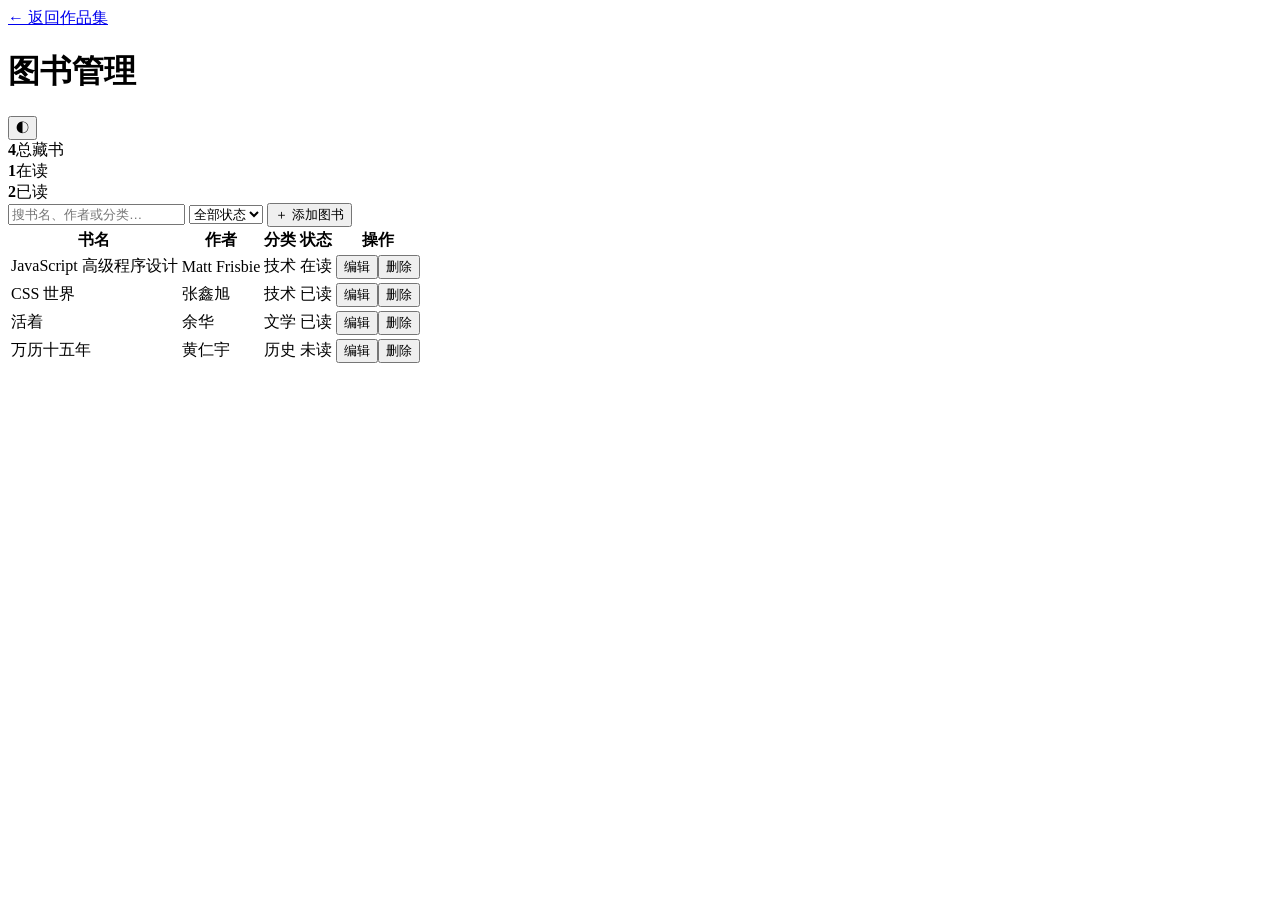
==== books/index.html @ 449c6dcc "add books/index.html" ====
<!DOCTYPE html>
<html lang="zh-CN" data-theme="light">
<head>
  <meta charset="UTF-8" />
  <meta name="viewport" content="width=device-width, initial-scale=1.0" />
  <title>图书管理 · 翟志毅</title>
  <link rel="stylesheet" href="style.css" />
</head>
<body>
  <header class="topbar">
    <a class="back" href="../projects.html">← 返回作品集</a>
    <h1>图书管理</h1>
    <button class="ghost" id="themeBtn" title="切换主题">◐</button>
  </header>

  <main class="wrap">
    <section class="stats" id="stats"></section>

    <section class="toolbar">
      <input id="search" type="search" placeholder="搜书名、作者或分类…" />
      <select id="filter">
        <option value="all">全部状态</option>
        <option value="unread">未读</option>
        <option value="reading">在读</option>
        <option value="done">已读</option>
      </select>
      <button class="primary" id="addBtn">＋ 添加图书</button>
    </section>

    <table class="book-table">
      <thead>
        <tr>
          <th>书名</th>
          <th>作者</th>
          <th>分类</th>
          <th>状态</th>
          <th>操作</th>
        </tr>
      </thead>
      <tbody id="tbody"></tbody>
    </table>

    <p class="empty" id="empty" hidden>没有匹配的图书，换个关键词试试。</p>
  </main>

  <!-- 添加/编辑弹窗 -->
  <dialog id="dialog">
    <form id="form" method="dialog">
      <h2 id="dialogTitle">添加图书</h2>
      <label>书名<input name="title" required maxlength="40" /></label>
      <label>作者<input name="author" required maxlength="20" /></label>
      <label>分类
        <select name="category">
          <option>技术</option>
          <option>文学</option>
          <option>历史</option>
          <option>其他</option>
        </select>
      </label>
      <label>状态
        <select name="status">
          <option value="unread">未读</option>
          <option value="reading">在读</option>
          <option value="done">已读</option>
        </select>
      </label>
      <menu>
        <button value="cancel" class="ghost" formnovalidate>取消</button>
        <button value="save" class="primary">保存</button>
      </menu>
    </form>
  </dialog>

  <script src="app.js"></script>
</body>
</html>
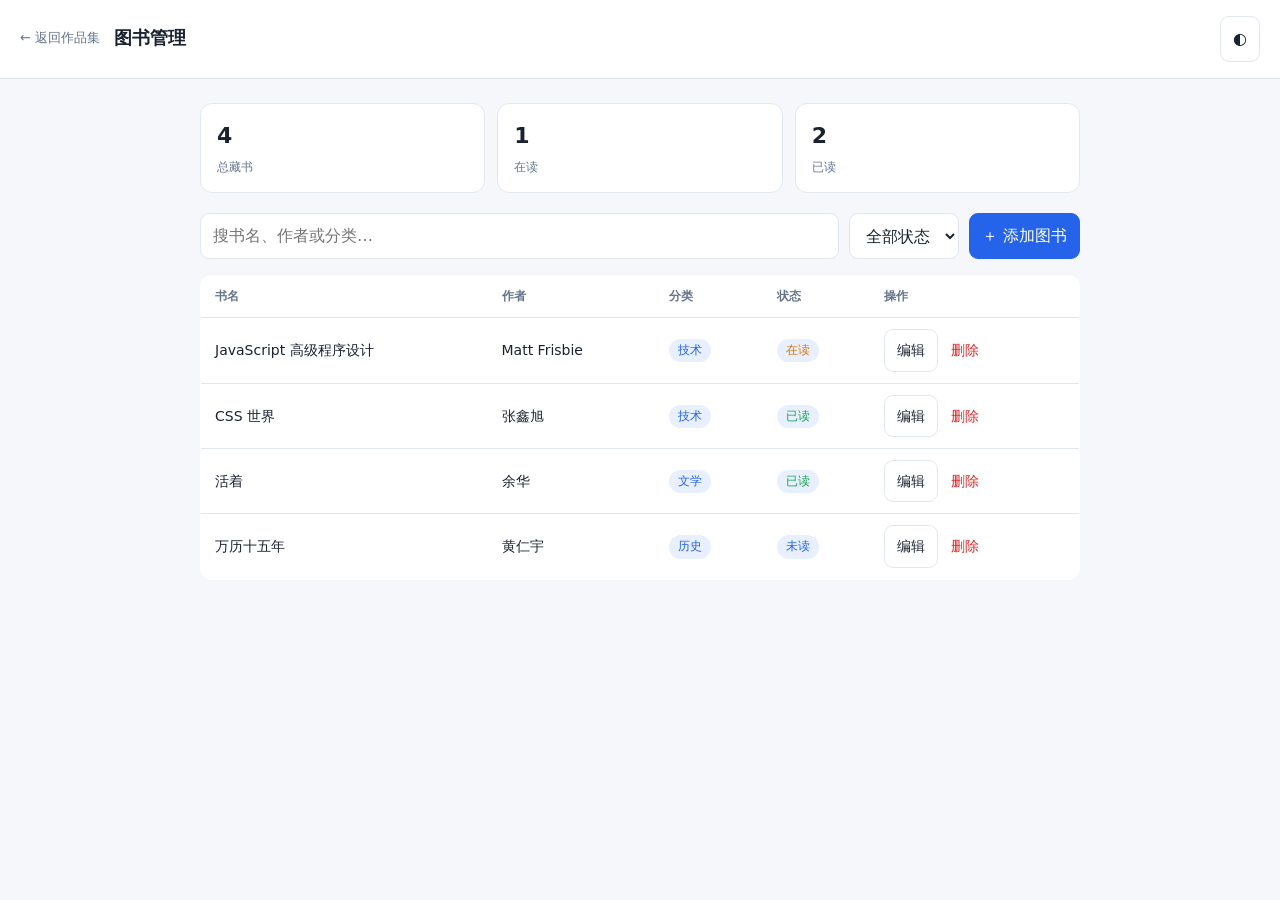
==== commit fefa901a: "add books/index.html" ====
--- a/books/index.html
+++ b/books/index.html
@@ -65,8 +65,8 @@
         </select>
       </label>
       <menu>
-        <button value="cancel" class="ghost" formnovalidate>取消</button>
-        <button value="save" class="primary">保存</button>
+        <button type="button" class="ghost" id="cancelBook">取消</button>
+        <button type="submit" class="primary">保存</button>
       </menu>
     </form>
   </dialog>
--- a/books/style.css
+++ b/books/style.css
@@ -0,0 +1,169 @@
+/* 图书管理：变量、布局、表格、弹窗、响应式 */
+:root {
+  --bg: #f5f7fa;
+  --card: #ffffff;
+  --text: #1a2230;
+  --muted: #64748b;
+  --line: #e2e8f0;
+  --accent: #2563eb;
+  --accent-soft: #e8efff;
+  --danger: #dc2626;
+  --ok: #16a34a;
+  --radius: 12px;
+}
+
+html[data-theme="dark"] {
+  --bg: #0f1720;
+  --card: #16212e;
+  --text: #e6edf5;
+  --muted: #94a3b8;
+  --line: #24313f;
+  --accent: #60a5fa;
+  --accent-soft: #1b2b3c;
+  --danger: #f87171;
+  --ok: #4ade80;
+}
+
+* { box-sizing: border-box; margin: 0; padding: 0; }
+
+body {
+  font-family: "Segoe UI", "PingFang SC", "Microsoft YaHei", system-ui, sans-serif;
+  background: var(--bg);
+  color: var(--text);
+  line-height: 1.6;
+}
+
+.topbar {
+  display: flex;
+  align-items: center;
+  gap: 14px;
+  padding: 16px 20px;
+  background: var(--card);
+  border-bottom: 1px solid var(--line);
+  position: sticky;
+  top: 0;
+  z-index: 5;
+}
+
+.topbar h1 { font-size: 18px; flex: 1; }
+.back { font-size: 13px; color: var(--muted); text-decoration: none; }
+.back:hover { color: var(--accent); }
+
+.wrap { max-width: 920px; margin: 0 auto; padding: 24px 20px 60px; }
+
+.stats {
+  display: grid;
+  grid-template-columns: repeat(auto-fit, minmax(120px, 1fr));
+  gap: 12px;
+  margin-bottom: 20px;
+}
+
+.stat {
+  background: var(--card);
+  border: 1px solid var(--line);
+  border-radius: var(--radius);
+  padding: 14px 16px;
+}
+.stat strong { display: block; font-size: 22px; }
+.stat span { font-size: 12px; color: var(--muted); }
+
+.toolbar {
+  display: flex;
+  flex-wrap: wrap;
+  gap: 10px;
+  margin-bottom: 16px;
+}
+
+input, select, button {
+  font: inherit;
+  padding: 9px 12px;
+  border-radius: 9px;
+  border: 1px solid var(--line);
+  background: var(--card);
+  color: var(--text);
+}
+
+#search { flex: 1; min-width: 180px; }
+
+button { cursor: pointer; }
+button.primary { background: var(--accent); color: #fff; border-color: var(--accent); }
+button.ghost { background: transparent; }
+button.danger { color: var(--danger); border-color: transparent; background: transparent; }
+button:hover { opacity: 0.88; }
+
+.book-table {
+  width: 100%;
+  border-collapse: collapse;
+  background: var(--card);
+  border: 1px solid var(--line);
+  border-radius: var(--radius);
+  overflow: hidden;
+}
+
+.book-table th, .book-table td {
+  padding: 11px 14px;
+  text-align: left;
+  font-size: 14px;
+  border-bottom: 1px solid var(--line);
+}
+
+.book-table th { font-size: 12px; color: var(--muted); font-weight: 600; }
+.book-table tr:last-child td { border-bottom: none; }
+
+.badge {
+  display: inline-block;
+  font-size: 12px;
+  padding: 2px 9px;
+  border-radius: 999px;
+  background: var(--accent-soft);
+  color: var(--accent);
+}
+.badge.done { color: var(--ok); }
+.badge.reading { color: #d97706; }
+
+.empty { color: var(--muted); font-size: 14px; padding: 20px 0; }
+
+dialog {
+  border: none;
+  border-radius: 14px;
+  padding: 0;
+  background: var(--card);
+  color: var(--text);
+  width: min(420px, 92vw);
+  box-shadow: 0 24px 60px rgba(0, 0, 0, 0.25);
+}
+dialog::backdrop { background: rgba(0, 0, 0, 0.45); }
+
+dialog form { padding: 22px; display: grid; gap: 12px; }
+dialog h2 { font-size: 17px; margin-bottom: 4px; }
+dialog label { display: grid; gap: 5px; font-size: 13px; color: var(--muted); }
+dialog input, dialog select { width: 100%; }
+dialog menu {
+  display: flex;
+  justify-content: flex-end;
+  gap: 10px;
+  margin-top: 8px;
+  padding: 0;
+}
+
+@media (max-width: 640px) {
+  /* 手机上表格横排会挤，改成卡片式纵向堆叠 */
+  .book-table thead { display: none; }
+  .book-table, .book-table tbody, .book-table tr, .book-table td { display: block; width: 100%; }
+  .book-table tr {
+    border-bottom: 1px solid var(--line);
+    padding: 10px 0;
+  }
+  .book-table td {
+    border: none;
+    padding: 3px 14px;
+    display: flex;
+    justify-content: space-between;
+    gap: 12px;
+  }
+  .book-table td::before {
+    content: attr(data-label);
+    color: var(--muted);
+    font-size: 12px;
+  }
+}
